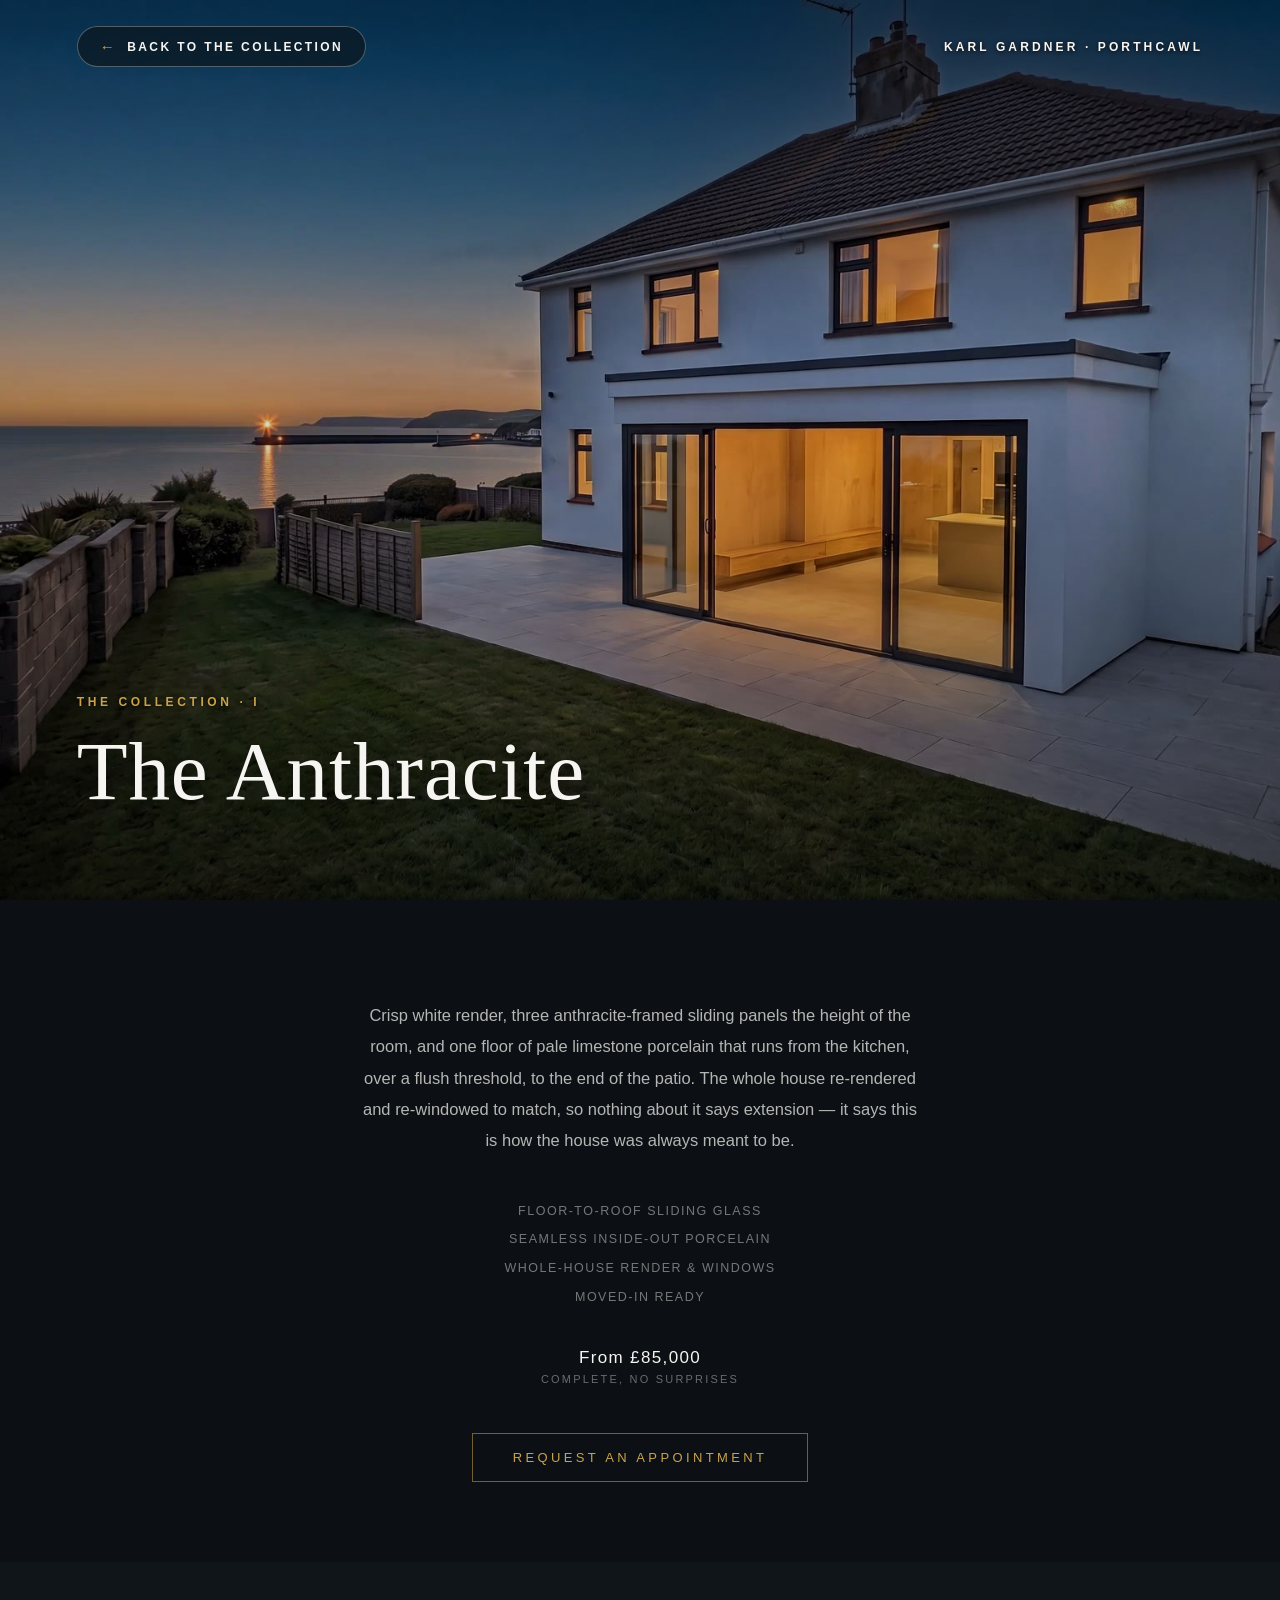
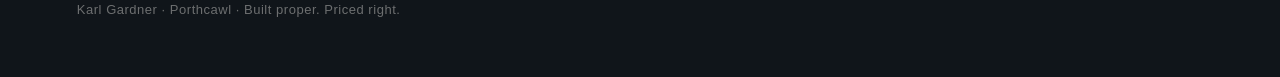
==== the-anthracite.html @ b9a111f6 "Karl Gardner — Porthcawl builder site Transformation hero (3 cycles), the Collection, the Commission" ====
<!doctype html>
<html lang="en">
<head>
<meta charset="utf-8">
<meta name="viewport" content="width=device-width, initial-scale=1">
<title>The Anthracite — Karl Gardner, Porthcawl</title>
<meta name="description" content="Crisp white render, anthracite sliding glass and one seamless porcelain floor, inside and out. From £85,000, complete.">
<meta property="og:title" content="The Anthracite — Karl Gardner, Porthcawl">
<meta property="og:description" content="Crisp white render, anthracite sliding glass and one seamless porcelain floor, inside and out.">
<meta property="og:image" content="./media/og.jpg">
<meta name="robots" content="noindex, nofollow">
<link rel="icon" href="./favicon.svg" type="image/svg+xml">
<link rel="stylesheet" href="./style.css">
</head>
<body>

<section class="model-hero">
  <div class="hero-media">
    <video id="modelVideo" muted playsinline preload="auto"
           disablepictureinpicture disableremoteplayback
           controlslist="nodownload noplaybackrate noremoteplayback"
           data-src="./media/03-glowup-dusk.mp4" data-src-m="./media/m/03-glowup-dusk.mp4"
           poster="./media/poster-anthracite.jpg"></video>
  </div>
  <div class="hero-scrim"></div>
  <nav class="top-nav">
    <a class="back-chip" href="./index.html#collection"><span class="arrow">&larr;</span> Back to the Collection</a>
    <a class="brand" href="./index.html">Karl Gardner &middot; Porthcawl</a>
  </nav>
  <div class="model-hero-copy">
    <div class="kicker">The Collection &middot; I</div>
    <h1>The Anthracite</h1>
  </div>
</section>

<section class="model-detail">
  <p class="desc">Crisp white render, three anthracite-framed sliding panels the height of the room, and one floor of pale limestone porcelain that runs from the kitchen, over a flush threshold, to the end of the patio. The whole house re-rendered and re-windowed to match, so nothing about it says extension &mdash; it says this is how the house was always meant to be.</p>
  <ul class="specs">
    <li>Floor-to-roof sliding glass</li>
    <li>Seamless inside-out porcelain</li>
    <li>Whole-house render &amp; windows</li>
    <li>Moved-in ready</li>
  </ul>
  <p class="price">From &pound;85,000<small>complete, no surprises</small></p>
  <div class="invite"><a href="./index.html#contact">Request an appointment</a></div>
</section>

<footer>Karl Gardner &middot; Porthcawl &middot; Built proper. Priced right.</footer>

<script src="./model.js"></script>
<script src="./reveal.js"></script>
</body>
</html>
---- style.css ----
* { margin: 0; padding: 0; box-sizing: border-box; }
:root {
  --ink: #10151a;
  --paper: #f7f5f1;
  --gold: #c9a24b;
  --sea: #23404d;
}
body { font-family: 'Helvetica Neue', Helvetica, Arial, sans-serif; background: var(--ink); color: var(--paper); }

.hero { position: relative; overflow: hidden; height: 100svh; min-height: 560px; }
.hero-media { position: absolute; inset: 0; }
.hero-media video,
.hero-freeze,
.hero-fallback,
.qs-noplay-still {
  position: absolute; inset: 0;
  width: 100%; height: 100%;
  object-fit: cover;
}
.hero-fallback, .qs-noplay-still { background: center/cover no-repeat url('./media/poster.jpg'); }
.hero-fallback { opacity: 0; pointer-events: none; transition: opacity .2s linear; }
.hero-fallback.is-shown { opacity: 1; }
.hero-media video { pointer-events: none; opacity: 0; transition: opacity .25s linear; }
.hero-media video.qs-playing { opacity: 1; }
video::-webkit-media-controls,
video::-webkit-media-controls-start-playback-button,
video::-webkit-media-controls-panel,
video::-webkit-media-controls-overlay-play-button {
  display: none !important;
  -webkit-appearance: none;
}
.hero-freeze { opacity: 0; transition: opacity .12s linear; pointer-events: none; }
.hero-freeze.is-shown { opacity: 1; }
.hero-scrim {
  position: absolute; inset: 0;
  background: linear-gradient(180deg, rgba(0,0,0,.45) 0%, rgba(0,0,0,.12) 45%, rgba(0,0,0,.58) 100%);
}
.top-nav {
  position: absolute; z-index: 3; top: 0; left: 0; right: 0;
  display: flex; justify-content: space-between; align-items: center;
  padding: 26px 6vw;
}
.top-nav .brand, .top-nav .navlink {
  color: var(--paper); text-decoration: none;
  font-size: 12px; letter-spacing: .26em; text-transform: uppercase; font-weight: 700;
  text-shadow: 0 1px 4px rgba(0,0,0,.85);
}
.top-nav .navlink { color: var(--gold); }
.top-nav .navlink:hover { color: var(--paper); }
.hero-copy {
  position: relative; z-index: 2;
  height: 100%;
  display: flex; flex-direction: column; justify-content: center;
  padding: 0 6vw;
  max-width: 640px;
}
.hero-copy .kicker {
  font-size: 14px; letter-spacing: .28em; text-transform: uppercase;
  color: var(--gold); margin-bottom: 18px; font-weight: 700;
  text-shadow: 0 1px 4px rgba(0,0,0,.85), 0 2px 14px rgba(0,0,0,.6);
}
.hero-copy h1 {
  font-size: clamp(38px, 5.4vw, 68px);
  line-height: 1.03; font-weight: 700; letter-spacing: -.015em;
  text-shadow: 0 2px 24px rgba(0,0,0,.45);
}
.hero-copy p {
  margin-top: 20px; font-size: clamp(16px, 1.6vw, 19px);
  line-height: 1.5; color: rgba(247,245,241,.92); max-width: 44ch;
  text-shadow: 0 1px 12px rgba(0,0,0,.5);
}
.btn {
  display: inline-block; margin-top: 32px; align-self: flex-start;
  background: var(--gold); color: #1a1408;
  padding: 15px 34px; font-size: 15px; font-weight: 700;
  letter-spacing: .06em; text-transform: uppercase; text-decoration: none;
  border-radius: 2px;
}
.sound-toggle {
  position: absolute; z-index: 3; right: 24px; bottom: 24px;
  display: flex; align-items: center; gap: 9px;
  background: rgba(12,14,16,.55); color: var(--paper);
  border: 1px solid rgba(247,245,241,.28);
  border-radius: 999px; padding: 10px 18px;
  font-size: 13px; letter-spacing: .04em; cursor: pointer;
  backdrop-filter: blur(6px);
}
.sound-toggle .dot { width: 8px; height: 8px; border-radius: 50%; background: var(--gold); }
.sound-toggle.is-muted .dot { background: rgba(247,245,241,.4); }

/* Work page */
.page-head { padding: 34px 6vw 0; display: flex; justify-content: space-between; align-items: center; }
.page-head a {
  color: var(--paper); text-decoration: none;
  font-size: 12px; letter-spacing: .26em; text-transform: uppercase; font-weight: 700;
}
.page-head a.gold { color: var(--gold); }
.page-head a:hover { color: var(--gold); }
.board { padding: 96px 6vw; background: var(--ink); }
.board .kicker {
  font-size: 12px; letter-spacing: .28em; text-transform: uppercase;
  color: var(--gold); font-weight: 600;
}
.board h2 { font-size: clamp(26px, 3.2vw, 40px); margin-top: 14px; font-weight: 700; letter-spacing: -.01em; }
.board > p { margin-top: 14px; color: rgba(247,245,241,.65); max-width: 60ch; line-height: 1.6; }
.grid {
  margin-top: 48px;
  display: grid; gap: 22px;
  grid-template-columns: repeat(auto-fit, minmax(300px, 1fr));
}
.card { position: relative; border-radius: 4px; overflow: hidden; }
.card img { display: block; width: 100%; aspect-ratio: 16/9; object-fit: cover; }
.card figcaption {
  position: absolute; left: 0; right: 0; bottom: 0;
  padding: 40px 18px 14px;
  background: linear-gradient(180deg, transparent, rgba(8,10,12,.82));
  font-size: 13px; letter-spacing: .05em; color: rgba(247,245,241,.9);
}
.card .tag {
  display: inline-block; margin-right: 8px;
  color: var(--gold); font-weight: 700; letter-spacing: .14em; text-transform: uppercase; font-size: 11px;
}

/* Collection */
.collection { padding: 110px 6vw 90px; background: #0c1014; border-top: 1px solid rgba(201,162,75,.25); }
.collection .kicker {
  font-size: 12px; letter-spacing: .34em; text-transform: uppercase;
  color: var(--gold); font-weight: 600; text-align: center;
}
.collection h2 {
  margin-top: 16px; text-align: center; font-weight: 400;
  font-family: Didot, Georgia, 'Times New Roman', serif;
  font-size: clamp(30px, 3.8vw, 52px); letter-spacing: .01em;
}
.collection .ethos {
  margin: 18px auto 0; max-width: 52ch; text-align: center;
  color: rgba(247,245,241,.6); line-height: 1.7; font-size: 15px;
}
.models {
  margin-top: 72px;
  display: grid; gap: 40px;
  grid-template-columns: repeat(auto-fit, minmax(290px, 1fr));
  max-width: 1280px; margin-left: auto; margin-right: auto;
}
.model { text-align: center; }
.model .frame { overflow: hidden; border-radius: 2px; }
.model img {
  display: block; width: 100%; aspect-ratio: 4/3; object-fit: cover;
  transition: transform 1.2s ease;
}
.model:hover img { transform: scale(1.04); }
.model h3 {
  margin-top: 30px; font-family: Didot, Georgia, 'Times New Roman', serif;
  font-weight: 400; font-size: 27px; letter-spacing: .02em;
}
.model .line {
  width: 34px; height: 1px; background: var(--gold);
  margin: 18px auto;
}
.model .desc {
  color: rgba(247,245,241,.62); font-size: 14px; line-height: 1.7;
  max-width: 34ch; margin: 0 auto;
}
.model .specs {
  list-style: none; margin: 22px auto 0; padding: 0;
  font-size: 12.5px; letter-spacing: .12em; text-transform: uppercase;
  color: rgba(247,245,241,.45); line-height: 2.2;
}
.model .price {
  margin-top: 24px; font-size: 15px; letter-spacing: .08em;
  color: var(--paper);
}
.model .price small {
  display: block; margin-top: 4px;
  font-size: 11px; letter-spacing: .2em; text-transform: uppercase;
  color: rgba(247,245,241,.4);
}
.model { cursor: pointer; }
.model .frame { border: 1px solid transparent; transition: border-color .4s ease; }
.model.is-chosen .frame { border-color: rgba(201,162,75,.75); }
.model.is-chosen h3 { color: var(--gold); }
.model:focus { outline: none; }

/* The Commission */
.commission { margin-top: 120px; }
.commission-head { text-align: center; }
.commission .steps {
  margin: 64px auto 0; max-width: 1280px;
  display: grid; gap: 44px;
  grid-template-columns: repeat(auto-fit, minmax(230px, 1fr));
}
.commission .step { text-align: center; padding: 0 8px; }
.commission .numeral {
  display: block;
  font-family: Didot, Georgia, 'Times New Roman', serif;
  font-size: 44px; color: var(--gold); line-height: 1;
}
.commission .step h4 {
  margin-top: 18px;
  font-size: 13px; letter-spacing: .22em; text-transform: uppercase;
  font-weight: 700;
}
.commission .step p {
  margin: 16px auto 0; max-width: 30ch;
  color: rgba(247,245,241,.58); font-size: 14px; line-height: 1.75;
}
.invite-note {
  margin-bottom: 22px;
  font-size: 11.5px; letter-spacing: .3em; text-transform: uppercase;
  color: rgba(247,245,241,.4);
}

.collection .invite { margin-top: 80px; text-align: center; }
.collection .invite a {
  display: inline-block; color: var(--gold); text-decoration: none;
  font-size: 13px; letter-spacing: .26em; text-transform: uppercase;
  padding: 16px 40px; border: 1px solid rgba(201,162,75,.55);
  transition: background .3s ease, color .3s ease;
}
.collection .invite a:hover { background: var(--gold); color: #1a1408; }
.collection .footnote {
  margin-top: 26px; text-align: center;
  color: rgba(247,245,241,.35); font-size: 12.5px; letter-spacing: .04em;
}

/* Model cards are links */
a.model { display: block; color: inherit; text-decoration: none; }
.model .discover {
  display: inline-block; margin-top: 20px;
  color: var(--gold); font-size: 11.5px; letter-spacing: .3em; text-transform: uppercase;
  border-bottom: 1px solid rgba(201,162,75,.5); padding-bottom: 4px;
}
.model:hover .discover { border-bottom-color: var(--gold); }

.back-chip {
  display: inline-flex; align-items: center; gap: 10px;
  color: var(--paper); text-decoration: none;
  font-size: 12px; letter-spacing: .2em; text-transform: uppercase; font-weight: 700;
  background: rgba(12,14,16,.55); border: 1px solid rgba(247,245,241,.3);
  border-radius: 999px; padding: 11px 22px;
  backdrop-filter: blur(6px);
  transition: border-color .3s ease, color .3s ease;
}
.back-chip .arrow { color: var(--gold); font-size: 15px; }
.back-chip:hover { border-color: var(--gold); color: var(--gold); }

/* Model pages */
.model-hero { position: relative; overflow: hidden; height: 100svh; min-height: 520px; }
.model-hero .hero-media video { pointer-events: none; }
.model-hero-copy {
  position: absolute; z-index: 2; left: 6vw; bottom: 9vh;
}
.model-hero-copy .kicker {
  font-size: 12px; letter-spacing: .3em; text-transform: uppercase;
  color: var(--gold); font-weight: 700;
  text-shadow: 0 1px 4px rgba(0,0,0,.85);
}
.model-hero-copy h1 {
  margin-top: 14px;
  font-family: Didot, Georgia, 'Times New Roman', serif;
  font-weight: 400; font-size: clamp(44px, 6.5vw, 88px); letter-spacing: .01em;
  text-shadow: 0 2px 24px rgba(0,0,0,.5);
}
.model-detail {
  padding: 100px 6vw 80px; text-align: center;
  background: #0c1014;
}
.model-detail .desc {
  max-width: 62ch; margin: 0 auto;
  color: rgba(247,245,241,.72); font-size: 16.5px; line-height: 1.9;
}
.model-detail .specs {
  list-style: none; margin: 40px auto 0; padding: 0;
  font-size: 12.5px; letter-spacing: .12em; text-transform: uppercase;
  color: rgba(247,245,241,.45); line-height: 2.3;
}
.model-detail .price { margin-top: 36px; font-size: 17px; letter-spacing: .08em; }
.model-detail .price small {
  display: block; margin-top: 5px;
  font-size: 11px; letter-spacing: .2em; text-transform: uppercase;
  color: rgba(247,245,241,.4);
}
.model-detail .invite { margin-top: 48px; text-align: center; }
.model-detail .invite a {
  display: inline-block; color: var(--gold); text-decoration: none;
  font-size: 13px; letter-spacing: .26em; text-transform: uppercase;
  padding: 16px 40px; border: 1px solid rgba(201,162,75,.55);
  transition: background .3s ease, color .3s ease;
}
.model-detail .invite a:hover { background: var(--gold); color: #1a1408; }

/* Words from the Twelve */
.quotes {
  position: relative; text-align: center;
  padding: 110px 6vw; background: var(--ink);
  border-top: 1px solid rgba(201,162,75,.18);
  min-height: 340px;
}
.quotes .kicker {
  font-size: 12px; letter-spacing: .34em; text-transform: uppercase;
  color: var(--gold); font-weight: 600;
}
.quote {
  position: absolute; left: 6vw; right: 6vw; top: 170px;
  opacity: 0; transition: opacity 1.2s ease; pointer-events: none;
}
.quote.is-shown { opacity: 1; }
.quote p {
  font-family: Didot, Georgia, 'Times New Roman', serif;
  font-size: clamp(22px, 2.8vw, 34px); font-weight: 400; line-height: 1.45;
  max-width: 34ch; margin: 0 auto;
}
.quote cite {
  display: block; margin-top: 26px; font-style: normal;
  font-size: 11.5px; letter-spacing: .26em; text-transform: uppercase;
  color: rgba(247,245,241,.45);
}

/* Guarantee */
.guarantee {
  text-align: center; padding: 90px 6vw;
  background: #0c1014; border-top: 1px solid rgba(201,162,75,.18);
}
.guarantee .g-line { width: 34px; height: 1px; background: var(--gold); margin: 0 auto 26px; }
.guarantee h2 {
  font-family: Didot, Georgia, 'Times New Roman', serif;
  font-weight: 400; font-size: clamp(26px, 3vw, 40px);
}
.guarantee p {
  margin: 16px auto 0; max-width: 52ch;
  color: rgba(247,245,241,.6); font-size: 14.5px; line-height: 1.8;
}

/* The Appointment */
.appointment {
  text-align: center; padding: 110px 6vw 120px;
  background: var(--ink); border-top: 1px solid rgba(201,162,75,.18);
}
.appointment .kicker {
  font-size: 12px; letter-spacing: .34em; text-transform: uppercase;
  color: var(--gold); font-weight: 600;
}
.appointment h2 {
  margin-top: 16px;
  font-family: Didot, Georgia, 'Times New Roman', serif;
  font-weight: 400; font-size: clamp(28px, 3.4vw, 46px);
}
.appointment .note {
  margin: 18px auto 0; max-width: 46ch;
  color: rgba(247,245,241,.6); font-size: 14.5px; line-height: 1.8;
}
.appointment form {
  margin: 44px auto 0; max-width: 420px;
  display: flex; flex-direction: column; gap: 14px;
}
.appointment input {
  background: transparent; border: 1px solid rgba(247,245,241,.22);
  color: var(--paper); padding: 15px 18px; font-size: 15px;
  border-radius: 2px; font-family: inherit;
}
.appointment input::placeholder { color: rgba(247,245,241,.35); }
.appointment input:focus { outline: none; border-color: rgba(201,162,75,.7); }
.appointment button {
  margin-top: 12px; cursor: pointer;
  background: var(--gold); border: none; color: #1a1408;
  padding: 16px; font-size: 13px; font-weight: 700;
  letter-spacing: .22em; text-transform: uppercase; border-radius: 2px;
  font-family: inherit;
}

/* Before / after compare */
.compare {
  position: relative; margin-top: 48px;
  aspect-ratio: 16/9; overflow: hidden; border-radius: 4px;
  touch-action: none; cursor: ew-resize; user-select: none;
}
.compare img {
  position: absolute; top: 0; left: 0;
  width: 100%; height: 100%; object-fit: cover; display: block;
  max-width: none;
}
.compare .before-wrap {
  position: absolute; inset: 0; width: 50%; overflow: hidden;
}
.compare .before-wrap img { width: auto; height: 100%; }
.compare .handle {
  position: absolute; top: 0; bottom: 0; left: 50%;
  width: 1px; background: var(--gold); pointer-events: none;
}
.compare .handle span {
  position: absolute; top: 50%; left: 50%;
  transform: translate(-50%, -50%);
  width: 34px; height: 34px; border-radius: 50%;
  border: 1px solid var(--gold); background: rgba(12,14,16,.6);
  backdrop-filter: blur(4px);
}
.compare-label {
  position: absolute; bottom: 14px;
  font-size: 11px; letter-spacing: .24em; text-transform: uppercase;
  color: rgba(247,245,241,.75); text-shadow: 0 1px 4px rgba(0,0,0,.8);
  pointer-events: none;
}
.compare-label.left { left: 16px; }
.compare-label.right { right: 16px; }
.compare-hint {
  margin-top: 14px; text-align: center;
  color: rgba(247,245,241,.35); font-size: 12px; letter-spacing: .12em; text-transform: uppercase;
}

/* Scroll reveal — one slow breath, once */
.rv { opacity: 0; transform: translateY(14px); transition: opacity 1.1s ease, transform 1.1s ease; }
.rv-in { opacity: 1; transform: none; }
@media (prefers-reduced-motion: reduce) {
  .rv { opacity: 1; transform: none; transition: none; }
}

/* Postcode whisper */
.pc-whisper {
  min-height: 18px; margin-top: 2px;
  font-size: 12px; letter-spacing: .14em; text-transform: uppercase;
  color: var(--gold); opacity: 0; transition: opacity .6s ease;
  text-align: left; padding-left: 2px;
}
.pc-whisper.is-shown { opacity: 1; }

footer { padding: 40px 6vw 60px; color: rgba(247,245,241,.4); font-size: 13px; letter-spacing: .04em; }

@media (prefers-reduced-motion: reduce) {
  .hero-media video { display: none; }
}
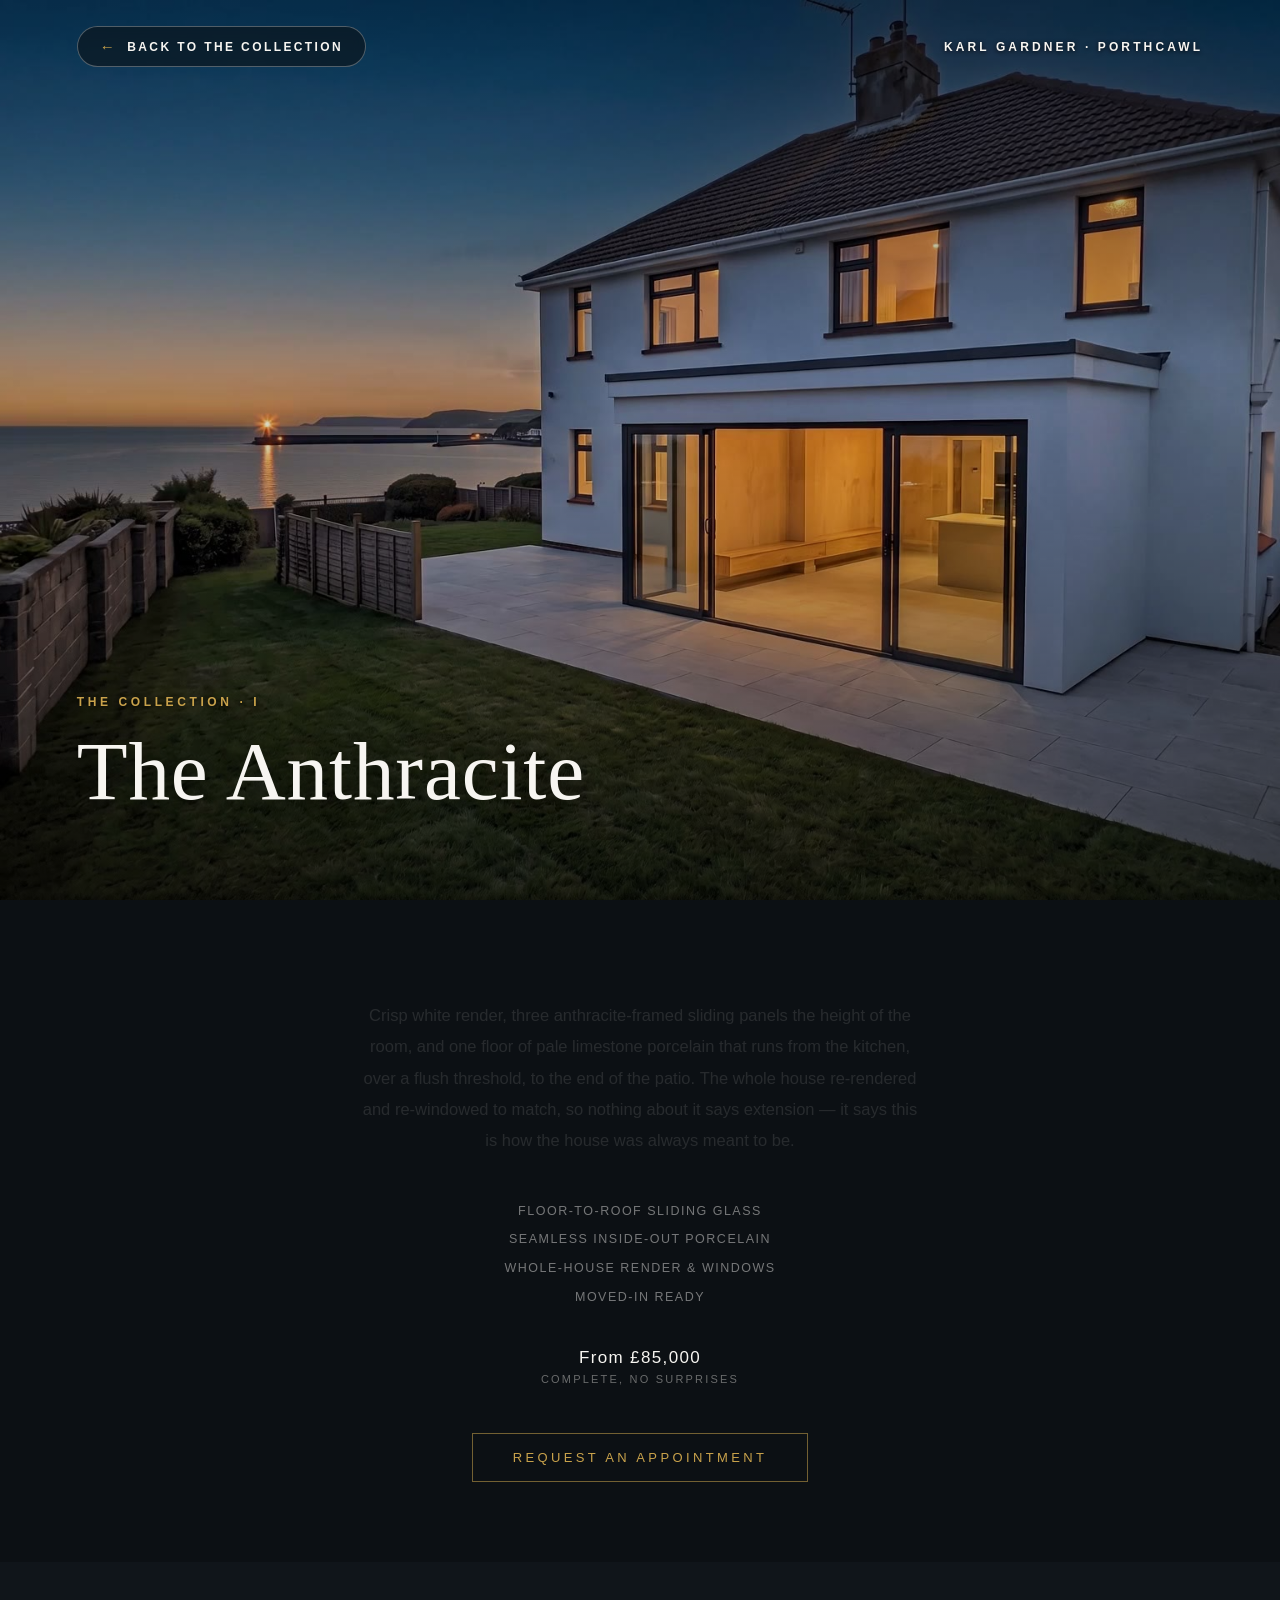
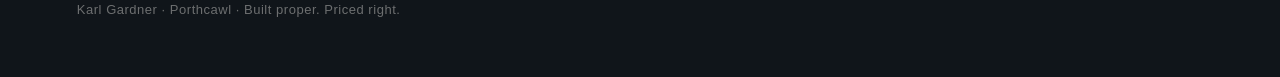
==== commit 358c55d3: "Kill the bright flash at hero joins; letters light up on scroll Flash: the freeze canvas faded in ov" ====
--- a/the-anthracite.html
+++ b/the-anthracite.html
@@ -49,5 +49,7 @@
 
 <script src="./model.js"></script>
 <script src="./reveal.js"></script>
+<script src="./sticky-cta.js"></script>
+<script src="./letter-glow.js"></script>
 </body>
 </html>
--- a/style.css
+++ b/style.css
@@ -29,8 +29,11 @@
   display: none !important;
   -webkit-appearance: none;
 }
+/* Snaps ON instantly, fades OFF. The fade-in was the bug: for 120ms the
+   canvas was still translucent while the video underneath had already
+   swapped source and was painting its poster — a bright flash at each join. */
 .hero-freeze { opacity: 0; transition: opacity .12s linear; pointer-events: none; }
-.hero-freeze.is-shown { opacity: 1; }
+.hero-freeze.is-shown { opacity: 1; transition: none; }
 .hero-scrim {
   position: absolute; inset: 0;
   background: linear-gradient(180deg, rgba(0,0,0,.45) 0%, rgba(0,0,0,.12) 45%, rgba(0,0,0,.58) 100%);
@@ -69,12 +72,27 @@
   line-height: 1.5; color: rgba(247,245,241,.92); max-width: 44ch;
   text-shadow: 0 1px 12px rgba(0,0,0,.5);
 }
+/* Gold leaf, stamped — same foil as the wax-sealed card. */
 .btn {
   display: inline-block; margin-top: 32px; align-self: flex-start;
-  background: var(--gold); color: #1a1408;
+  background: url('./media/foil.jpg') center/cover no-repeat, var(--gold);
+  color: #1a1408;
   padding: 15px 34px; font-size: 15px; font-weight: 700;
   letter-spacing: .06em; text-transform: uppercase; text-decoration: none;
   border-radius: 2px;
+  box-shadow:
+    inset 0 1px 0 rgba(255,242,205,.42),
+    inset 0 -1px 0 rgba(0,0,0,.30),
+    0 8px 22px rgba(0,0,0,.45);
+  text-shadow: 0 1px 0 rgba(255,240,200,.28);
+  transition: transform .12s ease, box-shadow .12s ease;
+}
+.btn:active {
+  transform: translateY(1px);
+  box-shadow:
+    inset 0 1px 0 rgba(255,242,205,.30),
+    inset 0 -1px 0 rgba(0,0,0,.34),
+    0 4px 12px rgba(0,0,0,.4);
 }
 .sound-toggle {
   position: absolute; z-index: 3; right: 24px; bottom: 24px;
@@ -88,6 +106,56 @@
 .sound-toggle .dot { width: 8px; height: 8px; border-radius: 50%; background: var(--gold); }
 .sound-toggle.is-muted .dot { background: rgba(247,245,241,.4); }
 
+/* Hero progress — one bar across the whole cycle, so it reads as "more to
+   come" rather than "this clip". Display only, never a control. */
+.hero-progress {
+  position: absolute; z-index: 3; left: 0; right: 0; bottom: 0;
+  height: 3px; overflow: hidden;
+  background: rgba(247,245,241,.22);
+  pointer-events: none;
+}
+.hero-progress i {
+  display: block; height: 100%; width: 0;
+  background: var(--gold);
+  /* No transition — a rAF loop drives the width, so easing would only lag. */
+}
+
+/* Commission No. 1 — a real Karl Gardner job, on the Work page */
+.own-job { padding: 70px 6vw 10px; text-align: center; }
+.own-job .kicker {
+  font-size: 12px; letter-spacing: .34em; text-transform: uppercase;
+  color: var(--gold); font-weight: 600;
+}
+.own-job h2 {
+  margin-top: 16px; font-weight: 400;
+  font-family: Didot, Georgia, 'Times New Roman', serif;
+  font-size: clamp(28px, 3.6vw, 48px); letter-spacing: .01em;
+}
+.own-job-note {
+  margin: 16px auto 0; max-width: 52ch;
+  color: rgba(247,245,241,.6); font-size: 14.5px; line-height: 1.7;
+}
+.own-job-frame {
+  position: relative; margin: 42px auto 0; max-width: 1000px;
+  border-radius: 3px; overflow: hidden; background: #0b0e11;
+}
+.own-job-frame video {
+  display: block; width: 100%; height: auto;
+  opacity: 0; transition: opacity .4s linear;
+}
+.own-job-frame video.qs-playing { opacity: 1; }
+.own-job-frame .qs-noplay-still {
+  position: absolute; inset: 0; background: center/cover no-repeat;
+}
+.own-job-progress {
+  position: absolute; left: 0; right: 0; bottom: 0; height: 3px;
+  background: rgba(247,245,241,.22); pointer-events: none;
+}
+.own-job-progress i {
+  display: block; height: 100%; width: 0;
+  background: var(--gold); transition: width .25s linear;
+}
+
 /* Work page */
 .page-head { padding: 34px 6vw 0; display: flex; justify-content: space-between; align-items: center; }
 .page-head a {
@@ -217,7 +285,7 @@
   padding: 16px 40px; border: 1px solid rgba(201,162,75,.55);
   transition: background .3s ease, color .3s ease;
 }
-.collection .invite a:hover { background: var(--gold); color: #1a1408; }
+.collection .invite a:hover { background: url('./media/foil.jpg') center/cover no-repeat, var(--gold); color: #1a1408; }
 .collection .footnote {
   margin-top: 26px; text-align: center;
   color: rgba(247,245,241,.35); font-size: 12.5px; letter-spacing: .04em;
@@ -287,7 +355,7 @@
   padding: 16px 40px; border: 1px solid rgba(201,162,75,.55);
   transition: background .3s ease, color .3s ease;
 }
-.model-detail .invite a:hover { background: var(--gold); color: #1a1408; }
+.model-detail .invite a:hover { background: url('./media/foil.jpg') center/cover no-repeat, var(--gold); color: #1a1408; }
 
 /* Words from the Twelve */
 .quotes {
@@ -362,10 +430,24 @@
 .appointment input:focus { outline: none; border-color: rgba(201,162,75,.7); }
 .appointment button {
   margin-top: 12px; cursor: pointer;
-  background: var(--gold); border: none; color: #1a1408;
+  background: url('./media/foil.jpg') center/cover no-repeat, var(--gold);
+  border: none; color: #1a1408;
   padding: 16px; font-size: 13px; font-weight: 700;
   letter-spacing: .22em; text-transform: uppercase; border-radius: 2px;
   font-family: inherit;
+  box-shadow:
+    inset 0 1px 0 rgba(255,242,205,.42),
+    inset 0 -1px 0 rgba(0,0,0,.30),
+    0 8px 22px rgba(0,0,0,.45);
+  text-shadow: 0 1px 0 rgba(255,240,200,.28);
+  transition: transform .12s ease, box-shadow .12s ease;
+}
+.appointment button:active {
+  transform: translateY(1px);
+  box-shadow:
+    inset 0 1px 0 rgba(255,242,205,.30),
+    inset 0 -1px 0 rgba(0,0,0,.34),
+    0 4px 12px rgba(0,0,0,.4);
 }
 
 /* Before / after compare */
@@ -423,6 +505,54 @@
 }
 .pc-whisper.is-shown { opacity: 1; }
 
+/* Sticky appointment pill — same gold leaf as the card. Quiet by design:
+   hidden over any hero and over the real form, fades rather than pops. */
+.sticky-cta {
+  position: fixed; z-index: 40;
+  right: 22px; bottom: calc(22px + env(safe-area-inset-bottom, 0px));
+  background: url('./media/foil.jpg') center/cover no-repeat, var(--gold);
+  color: #1a1408; text-decoration: none;
+  padding: 13px 22px; border-radius: 999px;
+  font-size: 11.5px; letter-spacing: .16em; text-transform: uppercase; font-weight: 700;
+  box-shadow:
+    inset 0 1px 0 rgba(255,242,205,.42),
+    inset 0 -1px 0 rgba(0,0,0,.30),
+    0 8px 22px rgba(0,0,0,.5);
+  text-shadow: 0 1px 0 rgba(255,240,200,.28);
+  opacity: 0; transform: translateY(10px); pointer-events: none;
+  transition: opacity .35s ease, transform .35s ease;
+}
+.sticky-cta.is-shown { opacity: 1; transform: none; pointer-events: auto; }
+/* Karl's return chip — the same gold, with a soft pulse so it catches the
+   eye once without ever moving or blocking anything. */
+.sticky-cta.is-lee::before { content: '\2190\00a0'; }
+.sticky-cta.is-lee.is-shown { animation: cta-notice 2.6s ease-out 1 both; }
+@keyframes cta-notice {
+  0%   { box-shadow: inset 0 1px 0 rgba(255,242,205,.42), inset 0 -1px 0 rgba(0,0,0,.30), 0 8px 22px rgba(0,0,0,.5), 0 0 0 0 rgba(201,162,75,.55); }
+  55%  { box-shadow: inset 0 1px 0 rgba(255,242,205,.42), inset 0 -1px 0 rgba(0,0,0,.30), 0 8px 22px rgba(0,0,0,.5), 0 0 0 14px rgba(201,162,75,0); }
+  100% { box-shadow: inset 0 1px 0 rgba(255,242,205,.42), inset 0 -1px 0 rgba(0,0,0,.30), 0 8px 22px rgba(0,0,0,.5), 0 0 0 0 rgba(201,162,75,0); }
+}
+@media (prefers-reduced-motion: reduce) {
+  .sticky-cta.is-lee.is-shown { animation: none; }
+}
+.sticky-cta:active { transform: translateY(1px); }
+.sticky-cta:focus-visible { outline: 2px solid var(--gold); outline-offset: 3px; }
+@media (max-width: 560px) {
+  .sticky-cta {
+    right: 14px; left: auto;
+    bottom: calc(14px + env(safe-area-inset-bottom, 0px));
+    padding: 12px 18px; font-size: 11px; letter-spacing: .12em;
+  }
+}
+@media (prefers-reduced-motion: reduce) {
+  .sticky-cta { transition: none; transform: none; }
+}
+
+/* Letter-by-letter reveal. Words stay whole so line breaking is unchanged;
+   only the characters inside them change opacity. */
+.lg-w { display: inline-block; white-space: nowrap; }
+.lg-c { will-change: opacity; }
+
 footer { padding: 40px 6vw 60px; color: rgba(247,245,241,.4); font-size: 13px; letter-spacing: .04em; }
 
 @media (prefers-reduced-motion: reduce) {
